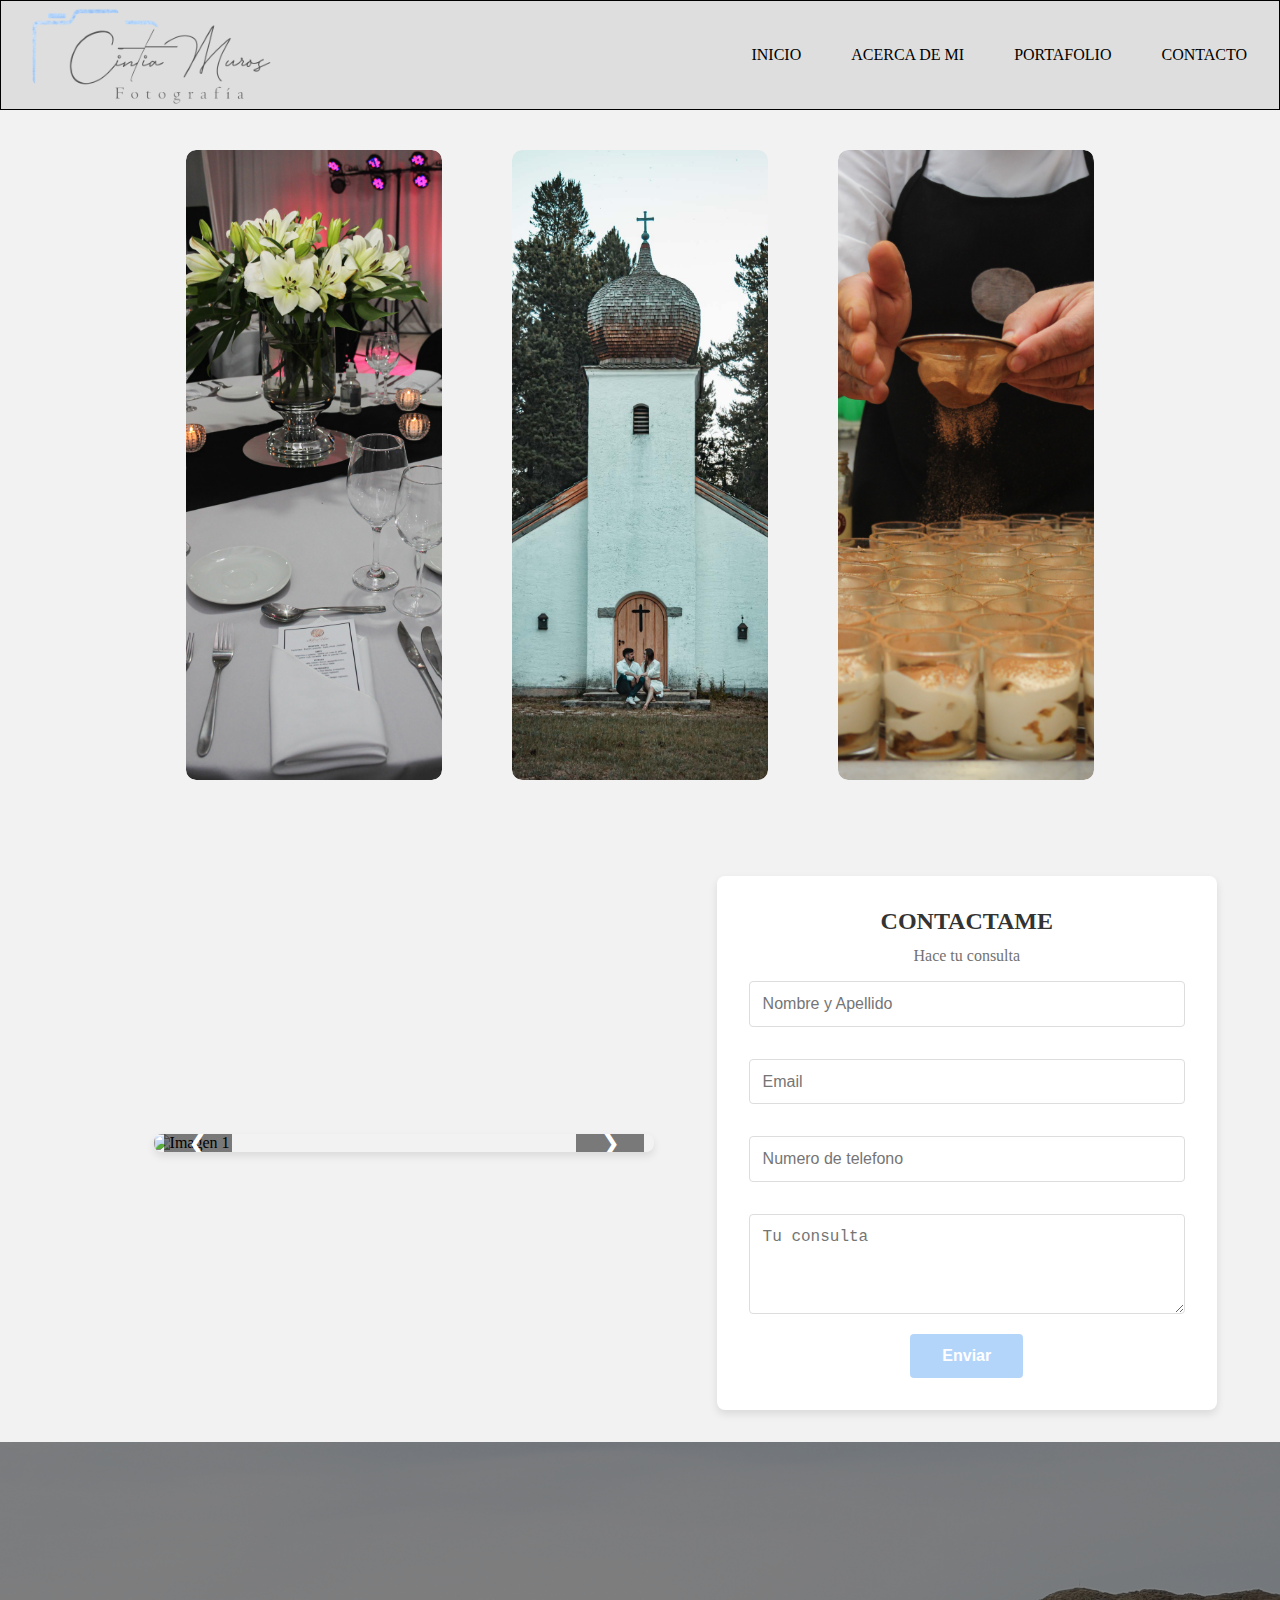
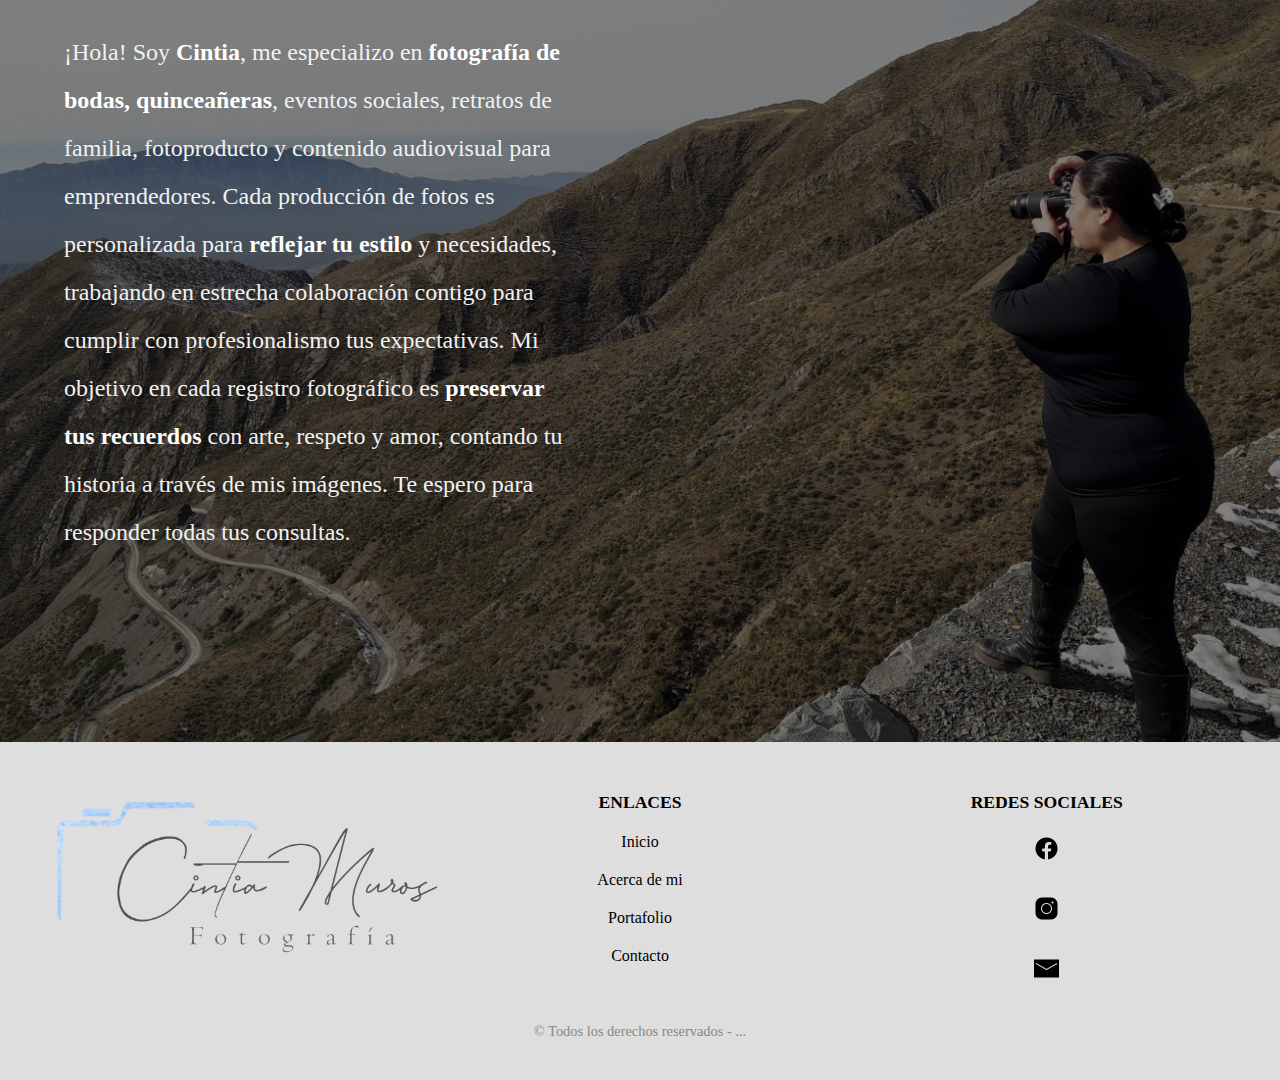
==== index.html @ c6e5ecb2 "first commit" ====
<!DOCTYPE html>
<html lang="en">

<head>
    <meta charset="UTF-8">
    <meta name="viewport" content="width=device-width, initial-scale=1.0">
    <title>Cintia Muros Fotografía</title>
    <link rel="stylesheet" href="./styles/style-principal.css">
    <link rel="icon" href="./media/logo/logo-transparente.png">
</head>

<body>
    <header>

        <img src="./media/logo/logo-transparente-nuevo.png" alt="logo-cintia-muros" width="10%" height="10%" id="logo">
        <nav class="nav-header" id="nav-header">
            <ul>
                <li><a href="#inicio">INICIO</a></li>
                <li><a href="#acerca-de-mi">ACERCA DE MI</a></li>
                <li><a href="#portafolio">PORTAFOLIO</a></li>
                <li><a href="#contacto">CONTACTO</a></li>
            </ul>
        </nav>

    </header>



    <main class="main">
        <a class="ir-arriba" href="media/logosredes/hacia-arriba.png"></a>

        <div class="portafolio" id="portafolio">
            <a href="./screens/eventos-sociales.html">
                <img src="./media/eventos-portafolio.jpg" alt="Eventos Sociales" width="250px" height="250px">
                <span class="categoria">Eventos Sociales</span>
            </a>
            <a href="./screens/sesiones.html">
                <img src="./media/sesiones-portafolio.jpg" alt="Sesiones" width="250px" height="250px">
                <span class="categoria">Sesiones</span>
            </a>
            <a href="./screens/emprendedores.html">
                <img src="./media/emprendedores-portafolio.jpg" alt="Emprendedores" width="250px" height="250px">
                <span class="categoria">Emprendedores</span>
            </a>
        </div>

        </section>


        <section class="contacto" id="contacto">

            <div class="carousel">
                <div class="carousel-images">
                    <img src="/media/galeriaeventos5.jpg" alt="Imagen 1">
                    <img src="/media/galeriaeventos6.jpg" alt="Imagen 2">
                    <img src="/media/galeriaeventos9.jpg" alt="Imagen 3">
                </div>
                <button class="carousel-button prev">❮</button>
                <button class="carousel-button next">❯</button>
            </div>

            <div class="contact-form">
                <h2>CONTACTAME</h2>
                <p>Hace tu consulta</p>
                <form action="https://formsubmit.co/franciscofernandez@epet12smandes.edu.ar" method="POST">
                    <div class="form-group">
                        <input type="text" placeholder="Nombre y Apellido" name="name" required>
                    </div>
                    <div class="form-group">
                        <input type="email" placeholder="Email" name="email" required>
                    </div>
                    <div class="form-group">
                        <input type="number" placeholder="Numero de telefono" name="phone" required>
                    </div>


                    <textarea placeholder="Tu consulta" name="message" required></textarea>
                    <button type="submit">Enviar</button>
                </form>
            </div>

        </section>
        <section class="acerca-de-mi" id="acerca-de-mi">
            <div class="text-container">
                <p>¡Hola! Soy <span>Cintia</span>, me especializo en <span>fotografía de bodas, quinceañeras</span>,
                    eventos sociales, retratos de familia, fotoproducto y contenido audiovisual para emprendedores. Cada
                    producción de fotos es personalizada para <span>reflejar tu estilo</span> y necesidades, trabajando
                    en estrecha colaboración contigo para cumplir con profesionalismo tus expectativas. Mi objetivo en
                    cada registro fotográfico es <span>preservar tus recuerdos</span> con arte, respeto y amor, contando
                    tu historia a través de mis imágenes. Te espero para responder todas tus consultas.</p>
            </div>
            <img class="background-image" src="./media/acerca-de-mi.jpg" alt="cintia-muros-fotografia">
        </section>




    </main>


    <footer class="footer">
        <div class="footer-content">
            <div class="footer-section contacto-info">
                <img src="/media/logo/logo-transparente-nuevo.png" alt="Logo" class="footer-logo">

            </div>

            <div class="footer-section enlaces">
                <h4>ENLACES</h4>
                <ul>
                    <li id="enlaces"><a href="#inicio">Inicio</a></li>
                    <li id="enlaces"><a href="#acerca-de-mi">Acerca de mi</a></li>
                    <li id="enlaces"><a href="#portafolio">Portafolio</a></li>
                    <li id="enlaces"><a href="#contacto">Contacto</a></li>
                </ul>
            </div>

            <div class="footer-section redes-sociales">
                <h4>REDES SOCIALES</h4>
                <ul>
                    <li><a href="https://www.facebook.com/profile.php?id=100082807054916&mibextid=ZbWKwL"><img src="/media/logosredes/icons8-facebook-50.png" alt="Facebook"></a></li>
                    <li><a href="https://www.instagram.com/cintiamurosfotografia?igsh=YzlhY2sxaHVxaGt4"><img src="/media/logosredes/icons8-instagram-50.png" alt="Email"></a></li>
                    <li><a href="mailto:cintiamuros@gmail.com"><img src="/media/logosredes/icons8-mail-50.png" alt="Instagram"></a></li>
                </ul>
            </div>

        </div>
        <p class="footer-copy">&copy; Todos los derechos reservados - ...</p>
    </footer>
</body>
<script type="module" src="./scripts/script.js"></script>

</html>
---- styles/style-principal.css ----
/* ---------- Generales  ---------- */

* {
  list-style: none;
  text-decoration: none;
  margin: 0;
  box-sizing: border-box;
}

main {
  background-color: #f2f2f2;
  overflow: hidden;
}
.ir-arriba {
  display: none;
  padding: 20px;
  background: #024959;
  font-size: 20px;
  color: #fff;
  cursor: pointer;
  position: fixed;
  bottom: 20px;
  right: 20px;
}


/* ---------- Header  ---------- */

.nav-header ul {
  display: flex;
  list-style: none;
  margin: 0;
  padding: 0;
}

.nav-header ul li {
  margin-left: 20px;
}

.nav-header ul li a {
  text-decoration: none;
  color: black;
  margin-right: 30px;
}

header {
  display: flex;
  justify-content: space-between;
  align-items: center;
  padding: 2px;
  background-color: #dedede;
  border: solid black 1px;
}

#logo {
  margin-left: 2%;
  width: 250px;
}


/* ---------- Footer ---------- */

.footer {
  background-color: #dedede;
  color: black;
  padding: 40px 0;
  text-align: center;
}

.footer-content {
  display: flex;
  justify-content: space-around;
  flex-wrap: wrap;
  gap: 20px;
  max-width: 1200px;
  margin: 0 auto;
}

.footer-section {
  flex: 1;
  min-width: 200px;
  margin: 10px;
}

.footer-logo {
  width: 400px;
  margin-bottom: 15px;
}

.footer-section h4 {
  font-size: 1.1em;
  margin-bottom: 15px;
  color: black;
}

.footer-section ul {
  list-style: none;
  padding: 0;
}

.footer-section ul li {
  margin: 8px 0;
}

.footer-section ul li a {
  color: black;
  text-decoration: none;
}

.footer-section ul li a:hover {
  color: rgb(137, 192, 210);
}

.redes-sociales ul {
  display: flex;
  flex-direction: column;
  justify-content: center;
  gap: 15px;
}

.redes-sociales ul li {
  display: inline;
}

.redes-sociales ul li a img {
  width: 25px;
  height: 25px;
}
.footer-section #enlaces {
  margin-top: 20px;
}

.footer-copy {
  font-size: 0.9em;
  color: #888;
  margin-top: 20px;
}


/* ----------- Carrusel ------------ */
.contacto {
  display: flex;
  justify-content: center;
  align-items: center;
  gap: 2em;
  padding: 2em;
}

.carousel {
  margin-left: 10%;
  position: relative;
  width: 100%;
  height: 100%;
  max-width: 500px;
  overflow: hidden;
  border-radius: 8px;
  box-shadow: 0 4px 8px rgba(0, 0, 0, 0.1);
  transition: transform 0.5s ease-in-out;
}

.carousel-images {
  display: flex;
  transition: transform 0.5s ease;
}

.carousel img {
  width: 100%;
  height: auto;
  display: block;
  transition: 300ms ease all;
}

.carousel-button {
  position: absolute;
  top: 50%;
  transform: translateY(-50%);
  background-color: rgba(0, 0, 0, 0.5);
  color: white;
  border: none;
  padding: 0.5em 1em;
  cursor: pointer;
  font-size: 24px;
}

.prev {
  left: 10px;
}

.next {
  right: 10px;
}

.carousel-images img {
  display: none;
}

.carousel-images img.active {
  display: block;
  width: 100%;
  height: auto;
}

.contacto {
  margin-top: 5%;
}
.contact-form {
  text-align: center;
  max-width: 500px;
  width: 100%;
  padding: 2em;
  background: #fff;
  border-radius: 8px;
  box-shadow: 0 4px 8px rgba(0, 0, 0, 0.1);
  margin: auto;
}

.contact-form h2 {
  margin-bottom: 0.5em;
  font-size: 24px;
  color: #333;
}

.contact-form p {
  margin-bottom: 1em;
  color: #727272;
}

.contact-form .form-group {
  display: flex;
  gap: 1em;
  margin-bottom: 2em;
}

.contact-form .form-group input {
  flex: 1;
  padding: 0.8em;
  border: 1px solid #ddd;
  border-radius: 4px;
  font-size: 16px;
  color: #333;
}

.contact-form textarea {
  width: 100%;
  padding: 0.8em;
  border: 1px solid #ddd;
  border-radius: 4px;
  font-size: 16px;
  color: #333;
  resize: vertical;
  min-height: 100px;
  margin-bottom: 1em;
}

.contact-form button {
  padding: 0.8em 2em;
  background-color: #b4d5fa;
  color: #fff;
  font-size: 16px;
  font-weight: bold;
  border: none;
  border-radius: 4px;
  cursor: pointer;
  transition: background 0.3s ease;
}

.contact-form button:hover {
  background-color: #9dc6f6;
}


/* ---------- Portafolio  ---------- */

.portafolio {
  margin-top: 40px;
  display: flex;
  justify-content: center;
  gap: 70px;
  flex-wrap: wrap;
}

.portafolio a {
  display: block;
  width: 20%;
  height: 70vh;
  position: relative;
  overflow: hidden;
  border-radius: 10px;
  transition: transform 0.3s ease, box-shadow 0.3s ease;
}

.portafolio a:hover {
  transform: translateY(-10px);
  box-shadow: 0 10px 20px rgba(0, 0, 0, 0.5);
}

.portafolio img {
  width: 100%;
  height: 100%;
  object-fit: cover;
  border-radius: 10px;
  transition: transform 0.3s ease, filter 0.3s ease;
}

.portafolio a:hover img {
  transform: scale(1.05);
  filter: brightness(0.6);
}

.categoria {
  position: absolute;
  bottom: 0;
  left: 0;
  right: 0;
  padding: 10px;
  background: rgba(0, 0, 0, 0.7);
  color: white;
  text-align: center;
  font-size: 20px;
  font-weight: bold;
  opacity: 0;
  transition: opacity 0.3s ease;
}

.portafolio a:hover .categoria {
  opacity: 1;
}


/* ---------- Acerca de mi  ---------- */

.acerca-de-mi {
  position: relative;
  width: 100vw;
  height: 100vh;
  overflow: hidden;
  display: flex;
  align-items: center;
  justify-content: flex-start;
  color: white;
}

.background-image {
  position: absolute;
  top: 0;
  left: 0;
  width: 100%;
  height: 100%;
  object-fit: cover;
  z-index: 0;
  filter: brightness(50%);
  box-shadow: 0 4px 8px rgba(0, 0, 0, 0.1);
}

.text-container {
  max-width: 50%;
  padding: 4rem;
  z-index: 1;
}

.text-container p {
  font-size: 1.5rem;
  line-height: 2;
  font-weight: 400;
  color: #f1f1f1;
}

.text-container span {
  font-weight: 700;
  color: #fff;
}
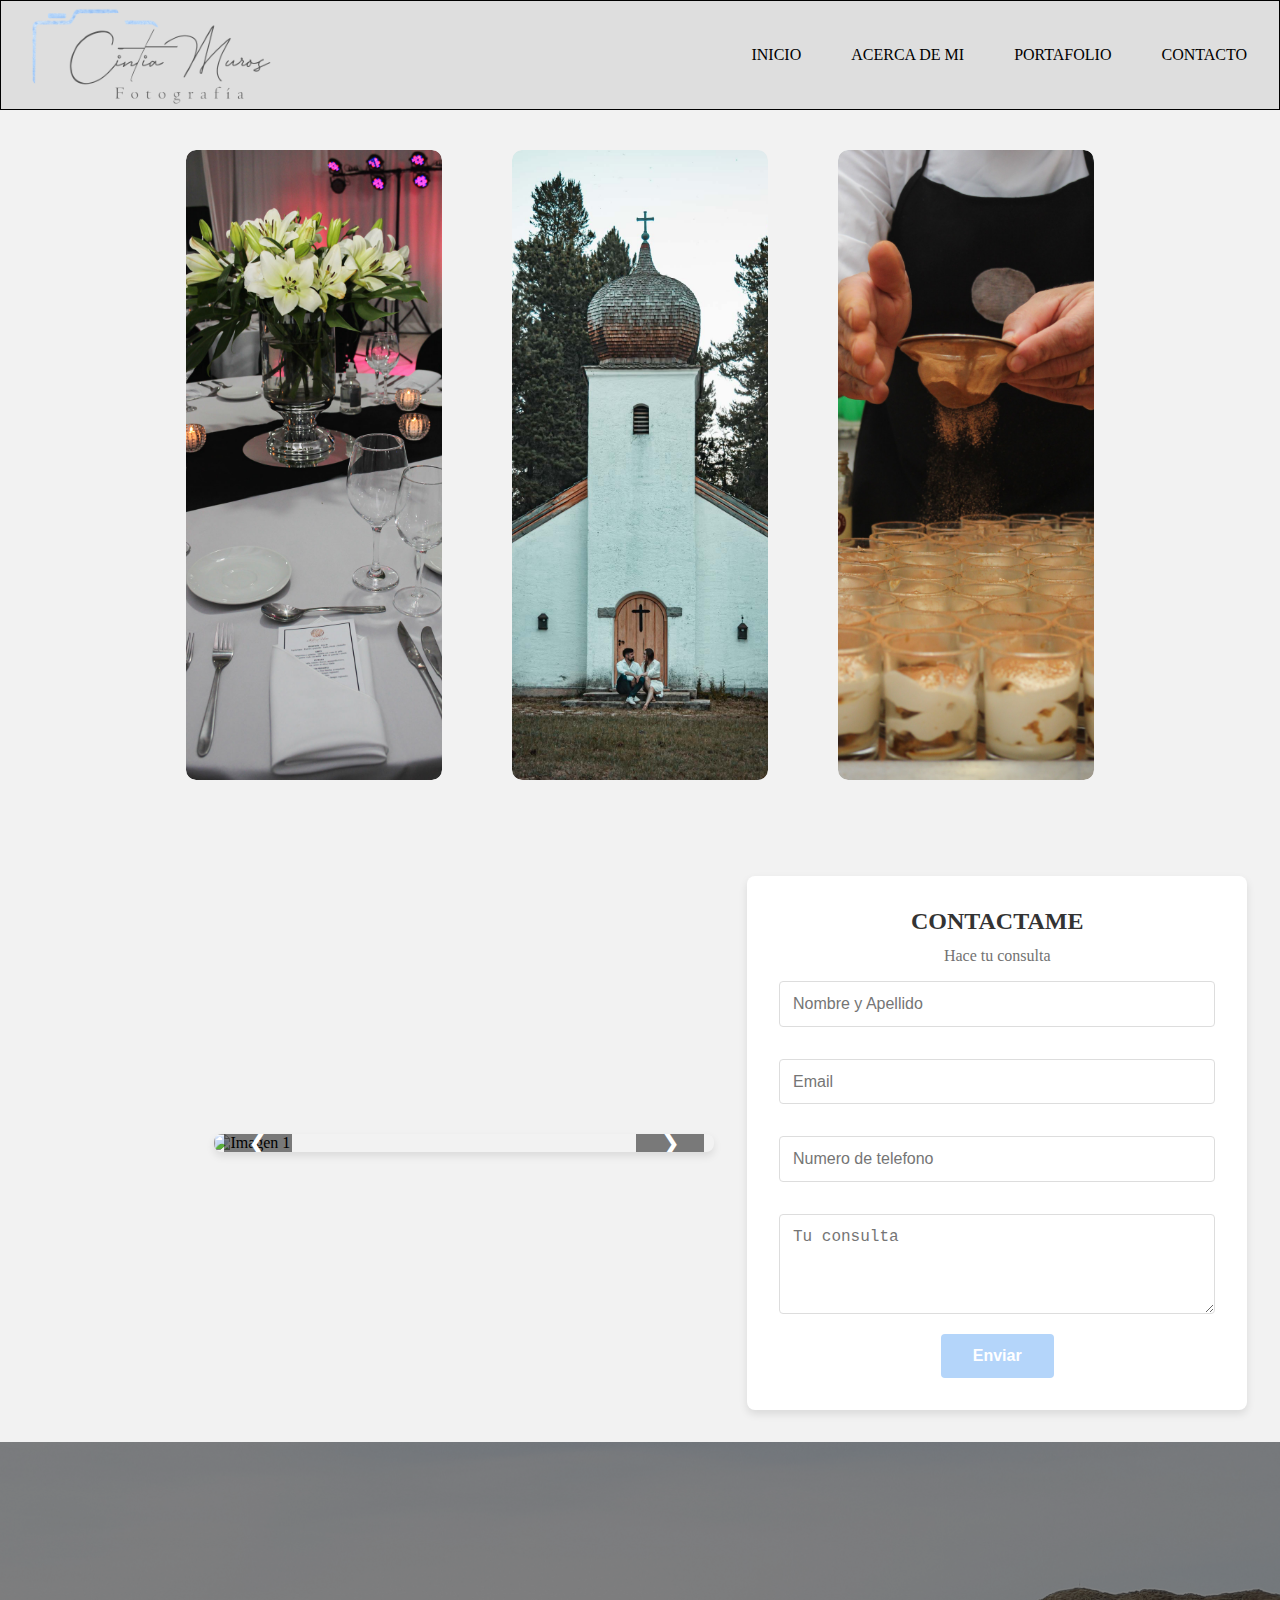
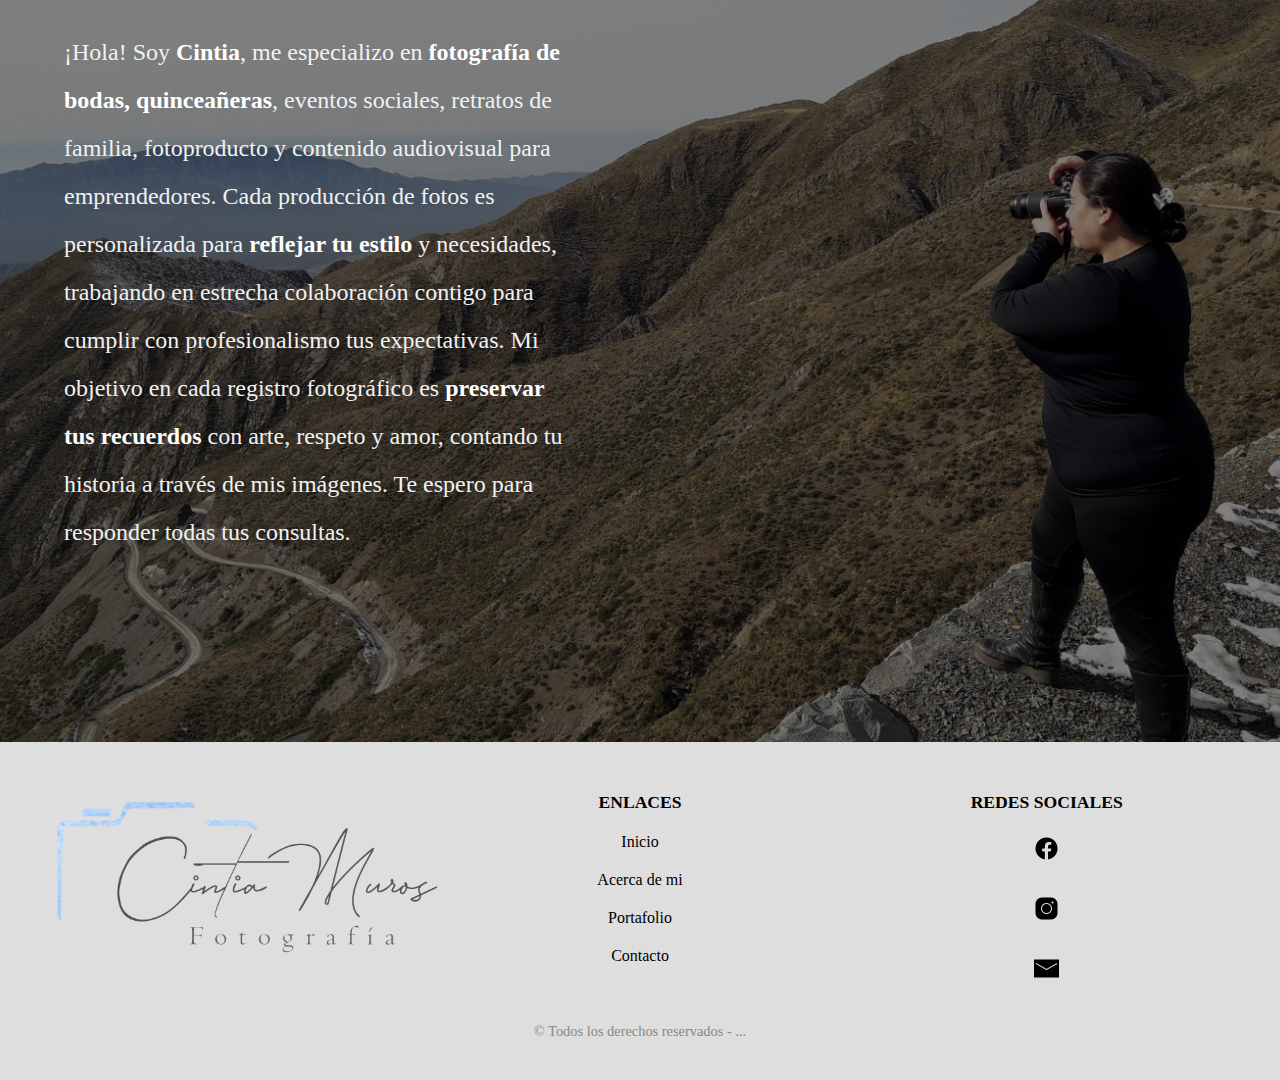
==== commit 50db8ef9: "cambios en redes y algo de responsive" ====
--- a/index.html
+++ b/index.html
@@ -5,6 +5,7 @@
     <meta charset="UTF-8">
     <meta name="viewport" content="width=device-width, initial-scale=1.0">
     <title>Cintia Muros Fotografía</title>
+    <link rel="stylesheet" href="https://cdn.jsdelivr.net/npm/bootstrap-icons@1.11.3/font/bootstrap-icons.min.css">
     <link rel="stylesheet" href="./styles/style-principal.css">
     <link rel="icon" href="./media/logo/logo-transparente.png">
 </head>
@@ -13,7 +14,9 @@
     <header>
 
         <img src="./media/logo/logo-transparente-nuevo.png" alt="logo-cintia-muros" width="10%" height="10%" id="logo">
-        <nav class="nav-header" id="nav-header">
+        <button id="abrir" class="abrir-menu"><i class="bi bi-list"></i></button>
+        <nav class="nav-header visible" id="nav">
+            <button class="cerrar-menu" id="cerrar"><i class="bi bi-x"></i></button>
             <ul>
                 <li><a href="#inicio">INICIO</a></li>
                 <li><a href="#acerca-de-mi">ACERCA DE MI</a></li>
@@ -62,7 +65,7 @@
             <div class="contact-form">
                 <h2>CONTACTAME</h2>
                 <p>Hace tu consulta</p>
-                <form action="https://formsubmit.co/franciscofernandez@epet12smandes.edu.ar" method="POST">
+                <form action="https://formsubmit.co/cintiamuros.com" method="POST">
                     <div class="form-group">
                         <input type="text" placeholder="Nombre y Apellido" name="name" required>
                     </div>
@@ -118,9 +121,9 @@
             <div class="footer-section redes-sociales">
                 <h4>REDES SOCIALES</h4>
                 <ul>
-                    <li><a href="https://www.facebook.com/profile.php?id=100082807054916&mibextid=ZbWKwL"><img src="/media/logosredes/icons8-facebook-50.png" alt="Facebook"></a></li>
-                    <li><a href="https://www.instagram.com/cintiamurosfotografia?igsh=YzlhY2sxaHVxaGt4"><img src="/media/logosredes/icons8-instagram-50.png" alt="Email"></a></li>
-                    <li><a href="mailto:cintiamuros@gmail.com"><img src="/media/logosredes/icons8-mail-50.png" alt="Instagram"></a></li>
+                    <li><a href="https://www.facebook.com/profile.php?id=100082807054916&mibextid=ZbWKwL" target="_blank"><img src="/media/logosredes/icons8-facebook-50.png" alt="Facebook"></a></li>
+                    <li><a href="https://www.instagram.com/cintiamurosfotografia?igsh=YzlhY2sxaHVxaGt4" target="_blank"><img src="/media/logosredes/icons8-instagram-50.png" alt="Email"></a></li>
+                    <li><a href="mailto:cintiamuros@gmail.com" target="_blank"><img src="/media/logosredes/icons8-mail-50.png" alt="Instagram"></a></li>
                 </ul>
             </div>
 
--- a/styles/style-principal.css
+++ b/styles/style-principal.css
@@ -25,7 +25,14 @@
 
 
 /* ---------- Header  ---------- */
-
+header button{
+  display: none;
+}
+
+.abrir-menu,
+.cerrar-menu{
+  display: none;
+}
 .nav-header ul {
   display: flex;
   list-style: none;
@@ -147,7 +154,7 @@
 }
 
 .carousel {
-  margin-left: 10%;
+  margin-left: 15%;
   position: relative;
   width: 100%;
   height: 100%;
@@ -369,3 +376,297 @@
   font-weight: 700;
   color: #fff;
 }
+
+
+@media (max-width:820px) {
+    /* ---------- Portafolio  ---------- */
+
+  .portafolio {
+    margin-top: 40px;
+    display: flex;
+    justify-content: center;
+    gap: 70px;
+    flex-wrap: wrap;
+    flex: 1;
+  }
+
+  .portafolio a {
+    margin-right: 10px;
+    display: block;
+    width: 40%;
+    height: 40vh;
+    position: relative;
+    overflow: hidden;
+    border-radius: 10px;
+    transition: transform 0.3s ease, box-shadow 0.3s ease;
+  }
+
+  .portafolio a:hover {
+    transform: translateY(-10px);
+    box-shadow: 0 10px 20px rgba(0, 0, 0, 0.5);
+  }
+
+  .portafolio img {
+    width: 100%;
+    height: 100%;
+    object-fit: cover;
+    border-radius: 10px;
+    transition: transform 0.3s ease, filter 0.3s ease;
+  }
+
+  .portafolio a:hover img {
+    transform: scale(1.05);
+    filter: brightness(0.6);
+  }
+
+  .categoria {
+    position: absolute;
+    bottom: 0;
+    left: 0;
+    right: 0;
+    padding: 10px;
+    background: rgba(0, 0, 0, 0.7);
+    color: white;
+    text-align: center;
+    font-size: 20px;
+    font-weight: bold;
+    opacity: 0;
+    transition: opacity 0.3s ease;
+  }
+
+  .portafolio a:hover .categoria {
+    opacity: 1;
+  }
+
+  .contacto {
+    align-items: center;
+  }
+
+  .carousel{
+    display: none;
+  }
+
+
+
+  /* ------- HEADER ------- */
+  .nav-header{
+    opacity: 0;
+    visibility: hidden;
+
+    display: flex;
+    flex-direction: column;
+    align-items: end;
+    position: absolute;
+    top: 0;
+    right: 0;
+    bottom: 0;
+    background-color: #1c1c1c;
+    padding: 2rem;
+    z-index: 100;
+    box-shadow: 0 0 0 10000px rgba(0, 0, 0, 0.5)
+  }
+  .abrir-menu,
+  .cerrar-menu{
+    display: block;
+    border: 0;
+    font-size: 2rem;
+    background-color: transparent;
+    cursor: pointer;
+  }
+
+  .abrir-menu{
+    color: black;
+  }
+  .cerrar-menu{
+    color: #ecececec;
+  }
+
+  .nav-header.visible{
+    opacity: 1;
+    visibility: visible;
+  }
+  .nav-header ul{
+    flex-direction: column;
+    align-items: end;
+  }
+  .nav-header ul li {
+    margin-top: 40px;
+  }
+  .nav-header ul li a{
+    color: #ecececec;
+  }
+
+
+
+
+
+
+
+
+
+
+
+
+
+/*   .nav-header ul {
+    display: none;
+    list-style: none;
+    margin: 0;
+    padding: 0;
+  }
+  
+  .nav-header ul li {
+    margin-left: 20px;
+  }
+  
+  .nav-header ul li a {
+    text-decoration: none;
+    color: black;
+    margin-right: 30px;
+  }
+  
+  header {
+    display: flex;
+    justify-content: space-between;
+    align-items: center;
+    padding: 2px;
+    background-color: #dedede;
+    border: solid black 1px;
+  }
+  
+  #logo {
+    margin-left: 2%;
+    width: 200px;
+  } */
+
+
+  /* --------------------- */
+
+  .acerca-de-mi {
+    position: relative;
+    width: 100vw;
+    height: 40vh;
+    overflow: hidden;
+    display: flex;
+    align-items: center;
+    justify-content: flex-start;
+    color: white;
+  }
+  
+  .background-image {
+    position: absolute;
+    top: 0;
+    left: 0;
+    width: 100vw;
+    height: 40vh;
+    object-fit: cover;
+    z-index: 0;
+    filter: brightness(50%);
+    box-shadow: 0 4px 8px rgba(0, 0, 0, 0.1);
+  }
+  
+  .text-container {
+    max-width: 100%;
+    padding: 2rem;
+    z-index: 1;
+  }
+  
+  .text-container p {
+    font-size: 0.8rem;
+    line-height: 2;
+    font-weight: 400;
+    color: #f1f1f1;
+  }
+  
+  .text-container span {
+    font-weight: 700;
+    color: #fff;
+  }
+
+
+
+
+
+
+
+
+
+
+
+  .footer {
+    align-items: center;
+    background-color: #dedede;
+    color: black;
+    padding: 40px 0;
+    text-align: center;
+  }
+  
+  .footer-content {
+    display: flex;
+    justify-content: space-around;
+    flex-wrap: wrap;
+    gap: 20px;
+    max-width: 1200px;
+    margin: 0 auto;
+  }
+  
+  .footer-section {
+    flex: 1;
+    min-width: 200px;
+    margin: 10px;
+  }
+  
+  .footer-logo {
+    width: 200px;
+    margin-bottom: 15px;
+  }
+  
+  .footer-section h4 {
+    font-size: 1.1em;
+    margin-bottom: 15px;
+    color: black;
+  }
+  
+  .footer-section ul {
+    list-style: none;
+    padding: 0;
+  }
+  
+  .footer-section ul li {
+    margin: 8px 0;
+  }
+  
+  .footer-section ul li a {
+    color: black;
+    text-decoration: none;
+  }
+  
+  .footer-section ul li a:hover {
+    color: rgb(137, 192, 210);
+  }
+  
+  .redes-sociales ul {
+    display: flex;
+    flex-direction: column;
+    justify-content: center;
+    gap: 15px;
+  }
+  
+  .redes-sociales ul li {
+    display: inline;
+  }
+  
+  .redes-sociales ul li a img {
+    width: 25px;
+    height: 25px;
+  }
+  .footer-section #enlaces {
+    margin-top: 20px;
+  }
+  
+  .footer-copy {
+    font-size: 0.9em;
+    color: #888;
+    margin-top: 20px;
+  }
+}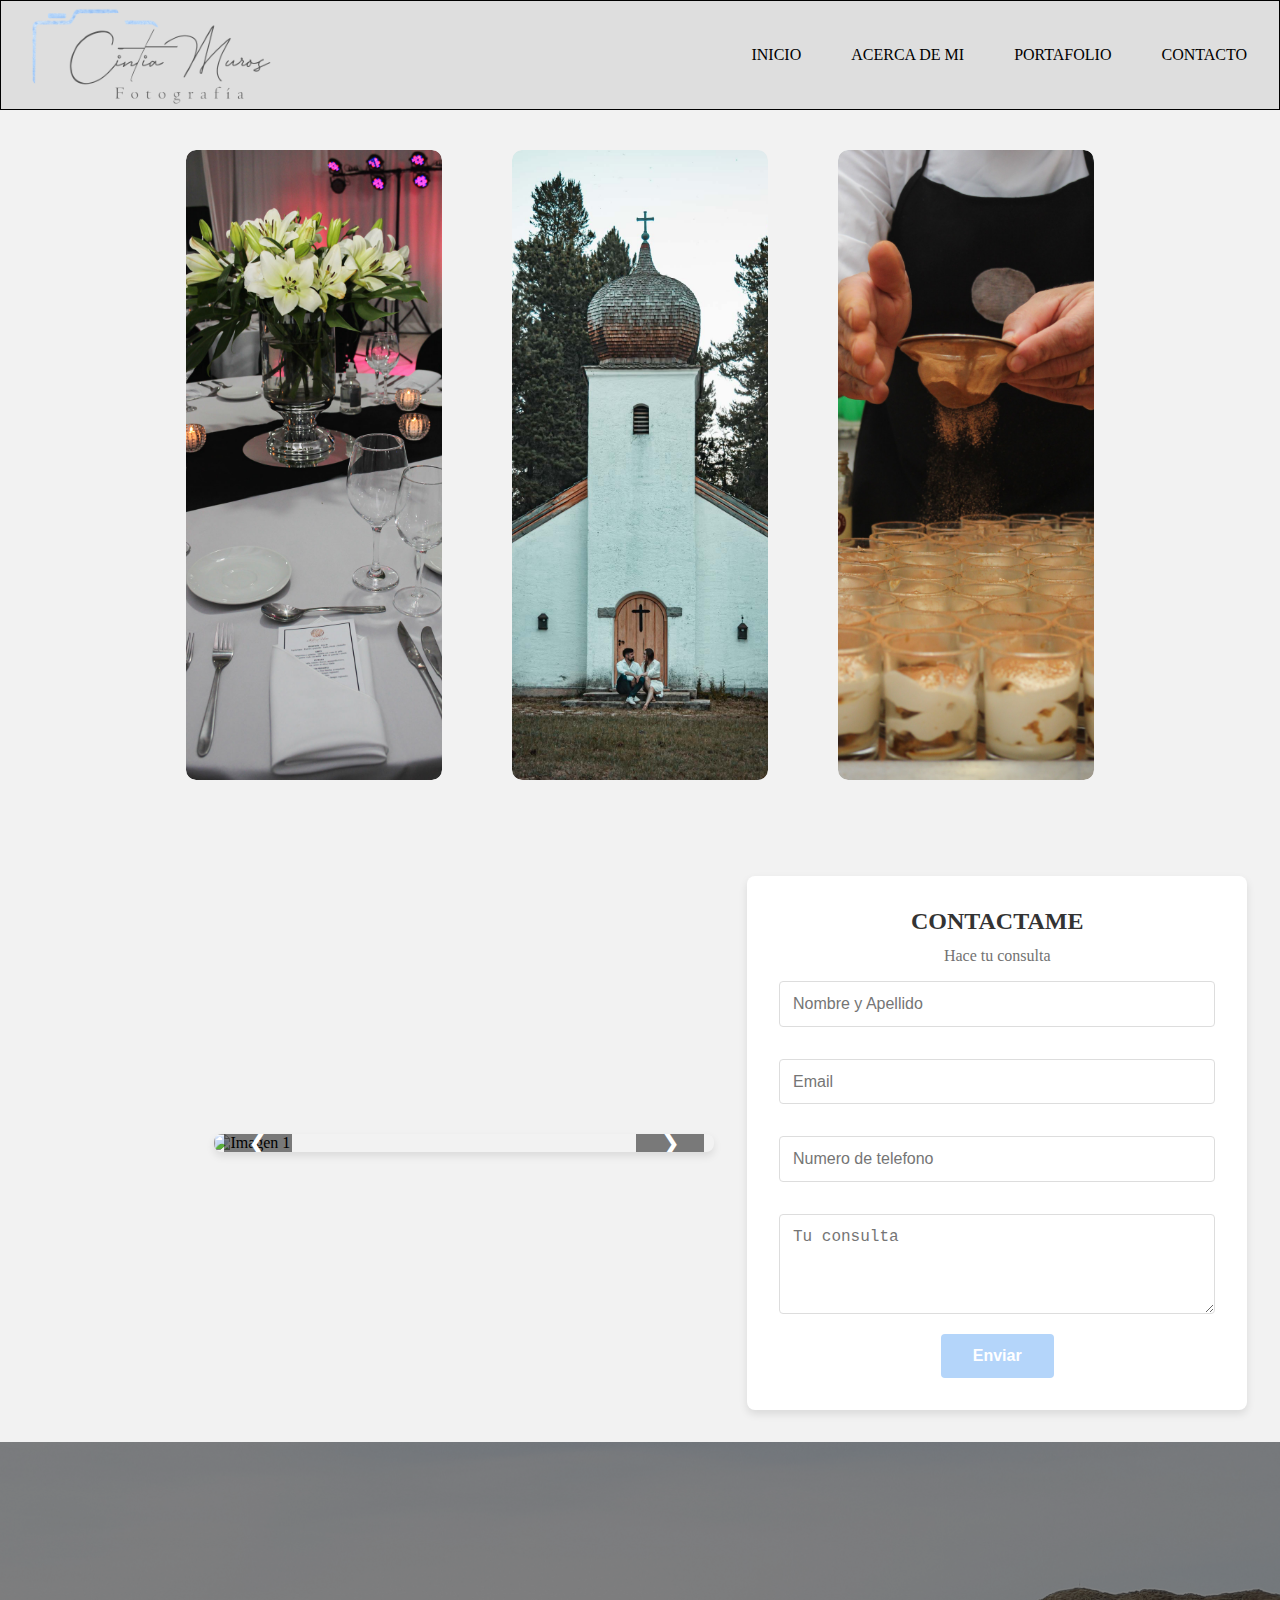
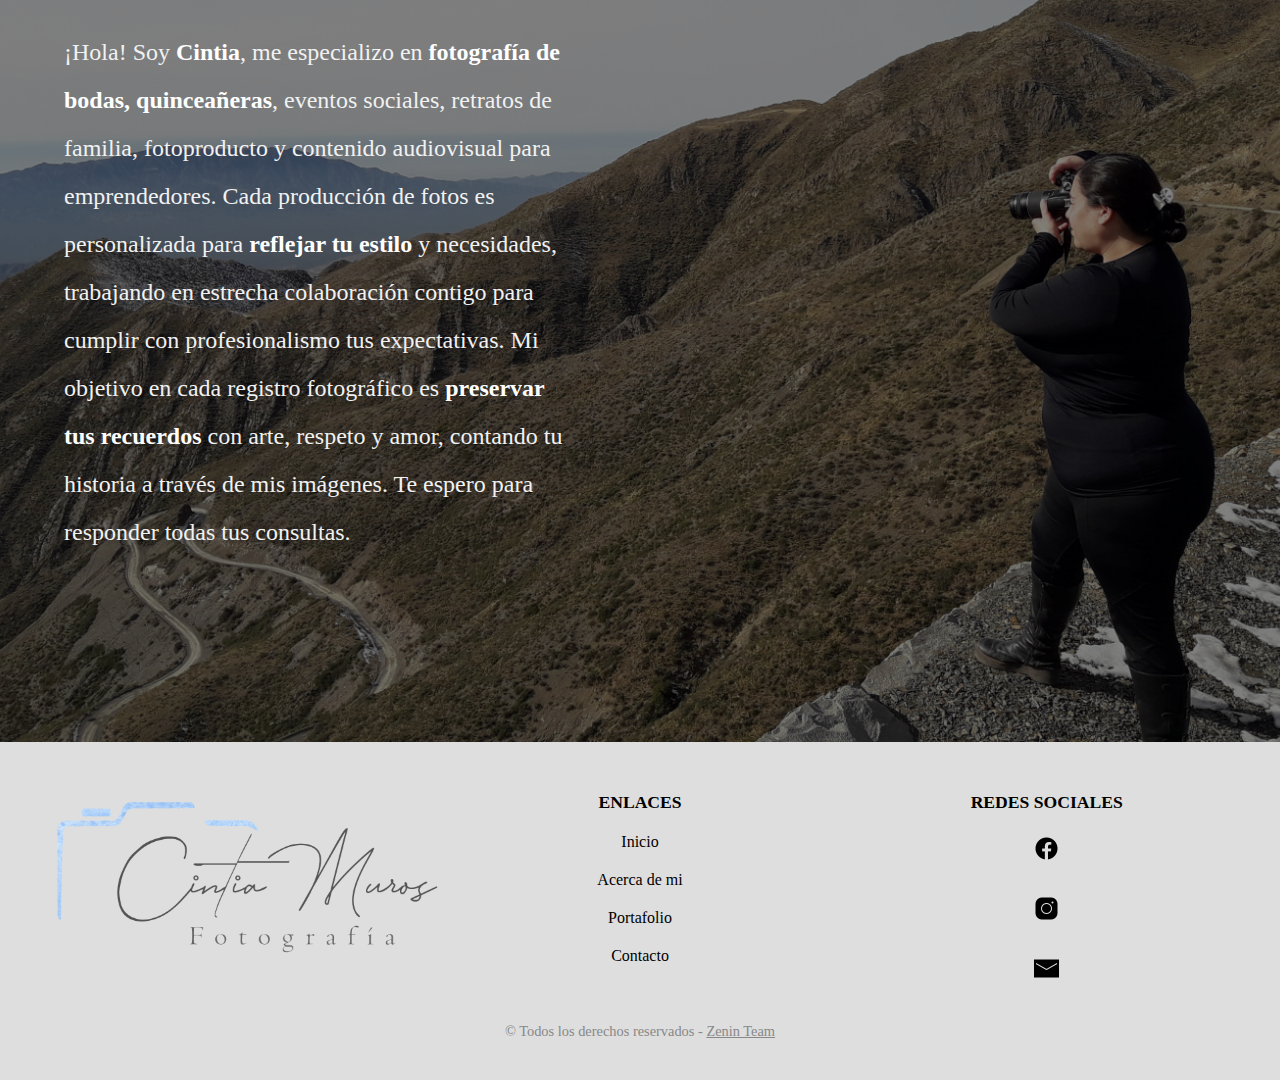
==== commit 3213453a: "cambios responsive y footer" ====
--- a/index.html
+++ b/index.html
@@ -128,7 +128,7 @@
             </div>
 
         </div>
-        <p class="footer-copy">&copy; Todos los derechos reservados - ...</p>
+        <p class="footer-copy">&copy; Todos los derechos reservados - <a href="https://franciscofernandezz.github.io/Zenin/">Zenin Team</a></p>
     </footer>
 </body>
 <script type="module" src="./scripts/script.js"></script>
--- a/styles/style-principal.css
+++ b/styles/style-principal.css
@@ -143,6 +143,10 @@
   margin-top: 20px;
 }
 
+.footer-copy a{
+  color: #888;
+  text-decoration: underline;
+}
 
 /* ----------- Carrusel ------------ */
 .contacto {
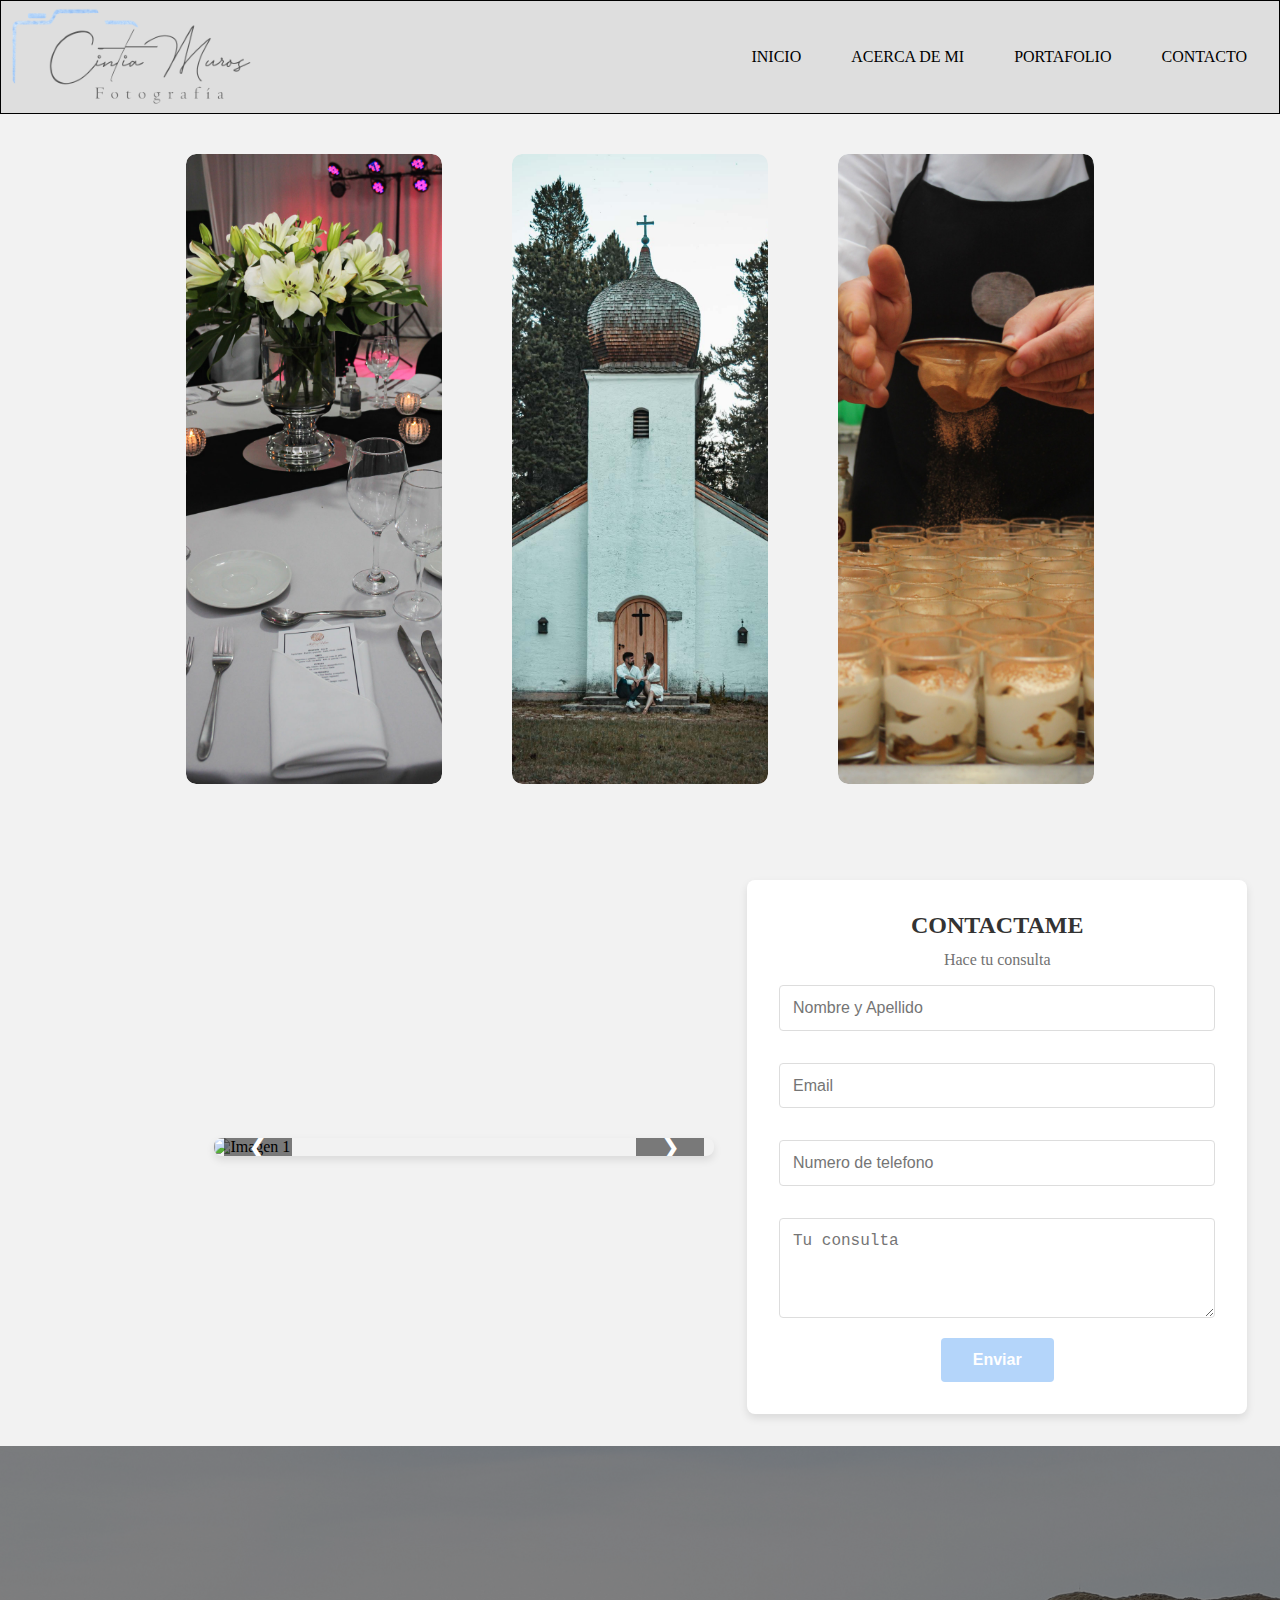
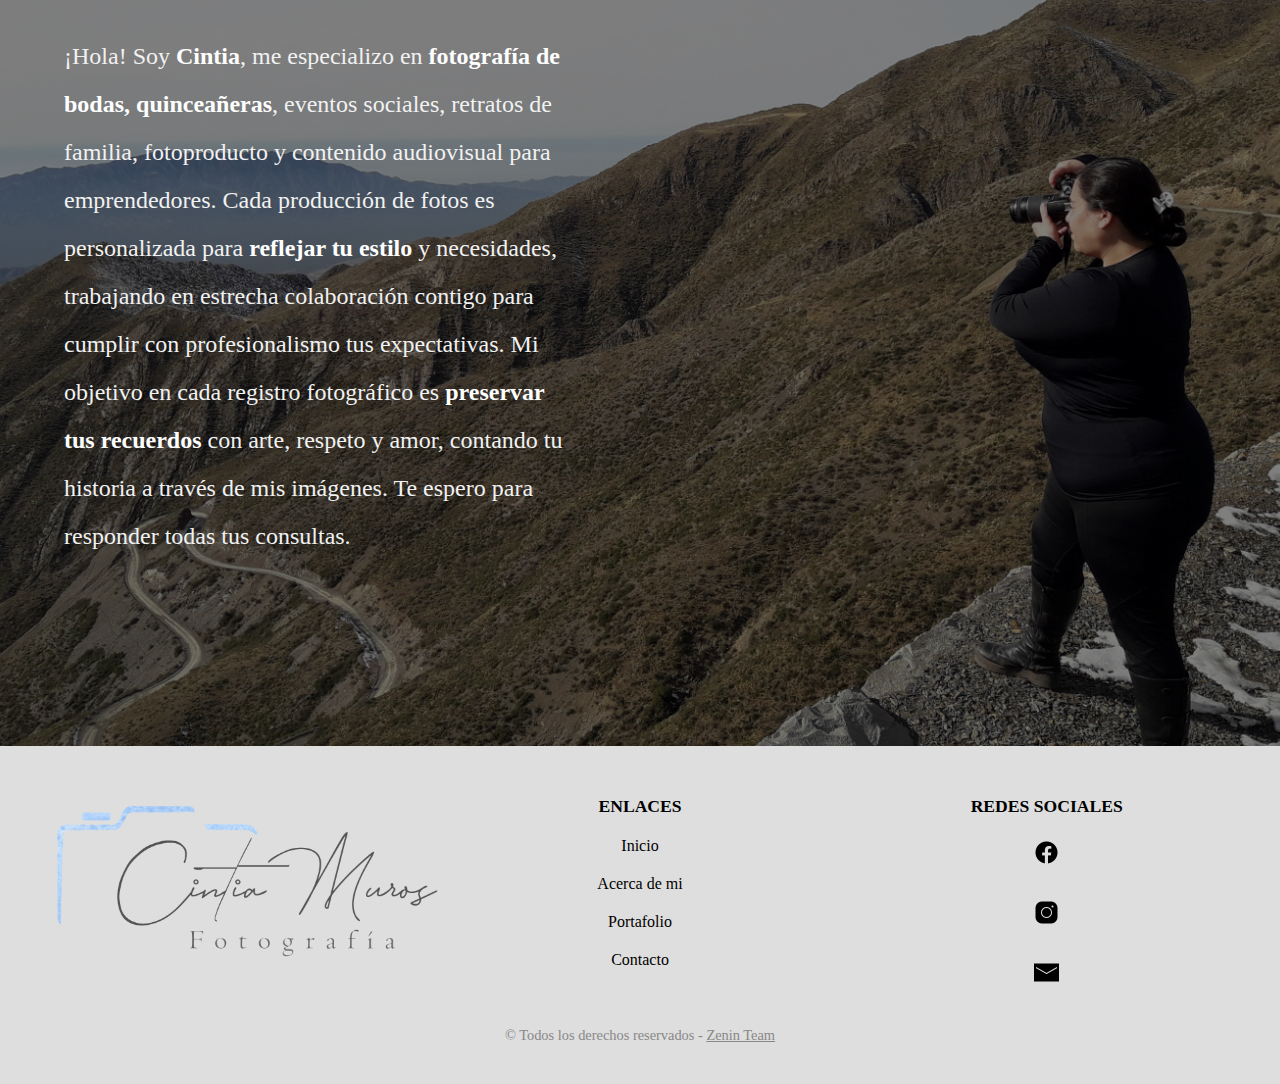
==== commit 5a567d80: "cambios responsive" ====
--- a/index.html
+++ b/index.html
@@ -13,7 +13,7 @@
 <body>
     <header>
 
-        <img src="./media/logo/logo-transparente-nuevo.png" alt="logo-cintia-muros" width="10%" height="10%" id="logo">
+        <a href="/index.html"><img src="/media/logo/logo-transparente-nuevo.png" alt="logo-cintia-muros" width="10%" height="10%" id="logo"/></a>
         <button id="abrir" class="abrir-menu"><i class="bi bi-list"></i></button>
         <nav class="nav-header visible" id="nav">
             <button class="cerrar-menu" id="cerrar"><i class="bi bi-x"></i></button>
@@ -30,7 +30,7 @@
 
 
     <main class="main">
-        <a class="ir-arriba" href="media/logosredes/hacia-arriba.png"></a>
+        <!-- <a class="ir-arriba" href="index.html"><img src="/media/logosredes/hacia-arriba.png" alt=""></a> -->
 
         <div class="portafolio" id="portafolio">
             <a href="./screens/eventos-sociales.html">
--- a/styles/style-principal.css
+++ b/styles/style-principal.css
@@ -5,6 +5,7 @@
   text-decoration: none;
   margin: 0;
   box-sizing: border-box;
+  scroll-behavior: smooth;
 }
 
 main {
@@ -12,7 +13,7 @@
   overflow: hidden;
 }
 .ir-arriba {
-  display: none;
+  display: block;
   padding: 20px;
   background: #024959;
   font-size: 20px;
@@ -21,6 +22,8 @@
   position: fixed;
   bottom: 20px;
   right: 20px;
+  width: 20px;
+  height: 20px;
 }
 
 
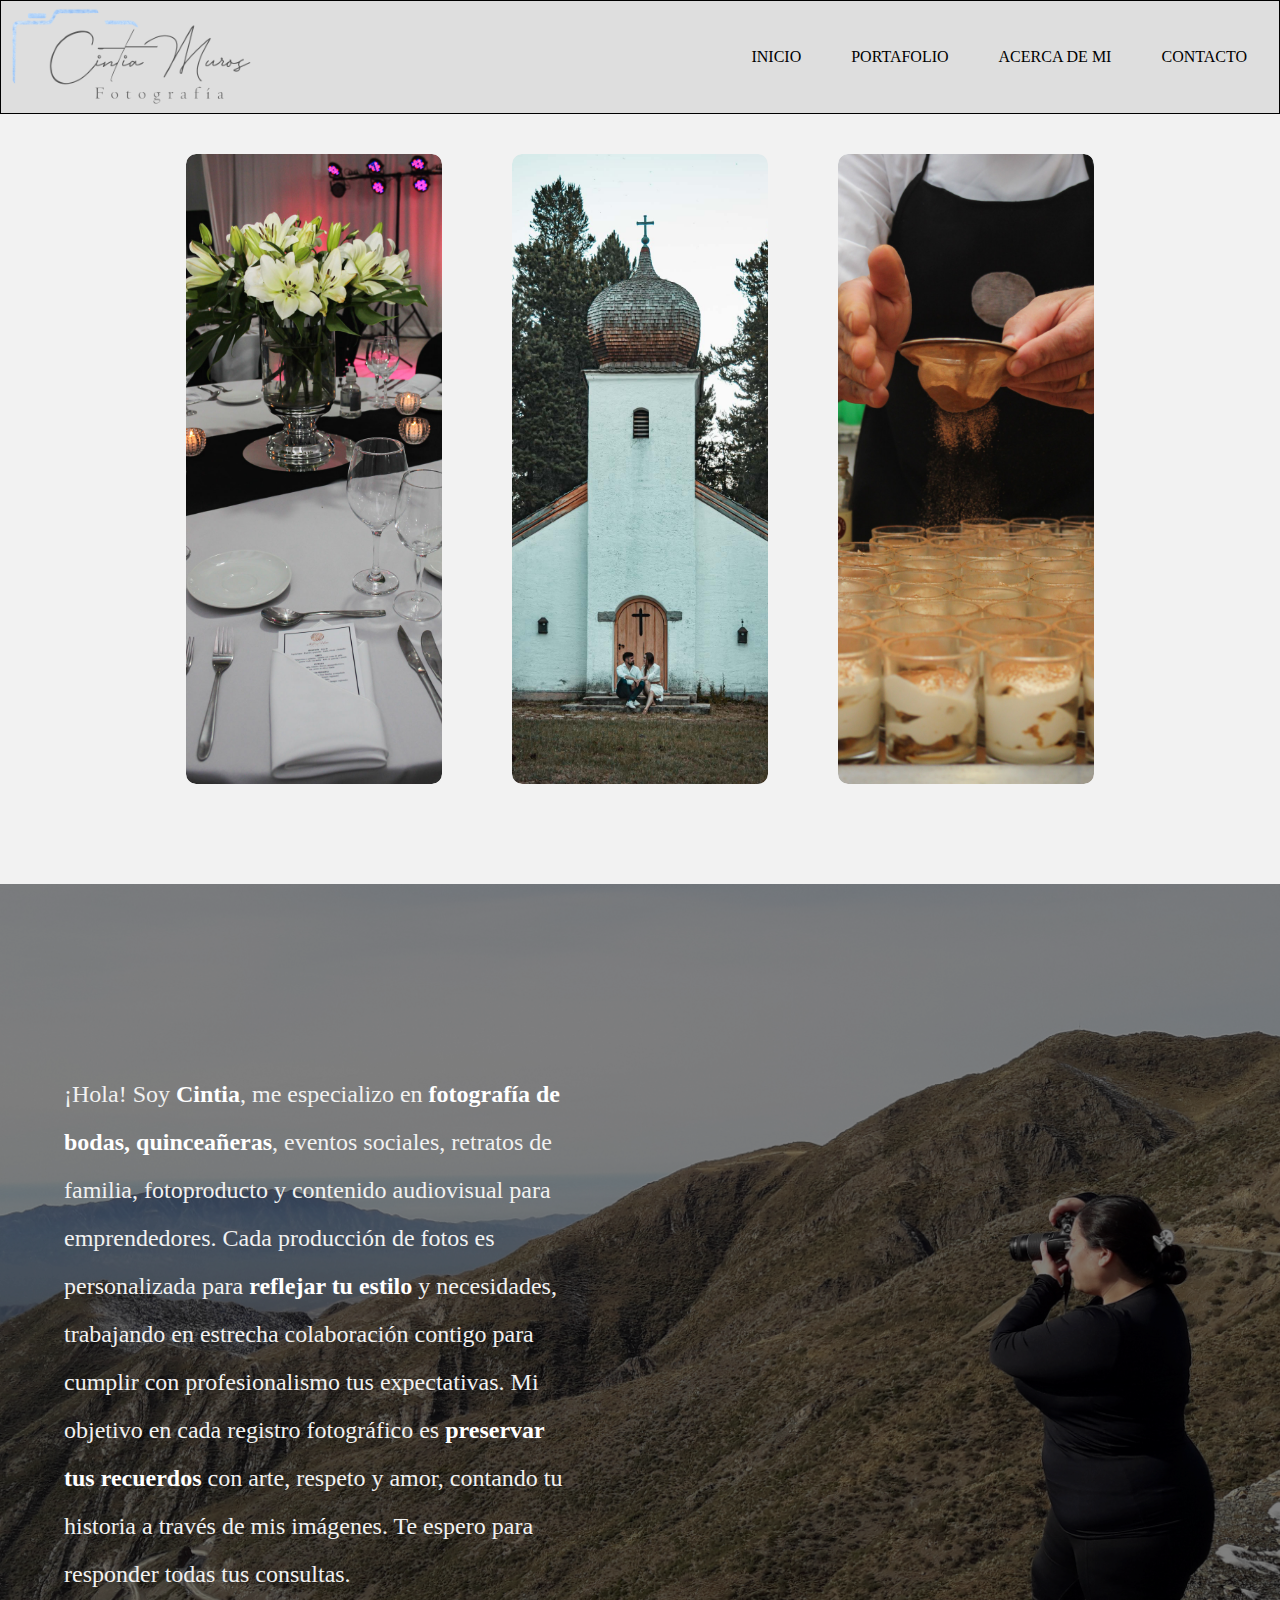
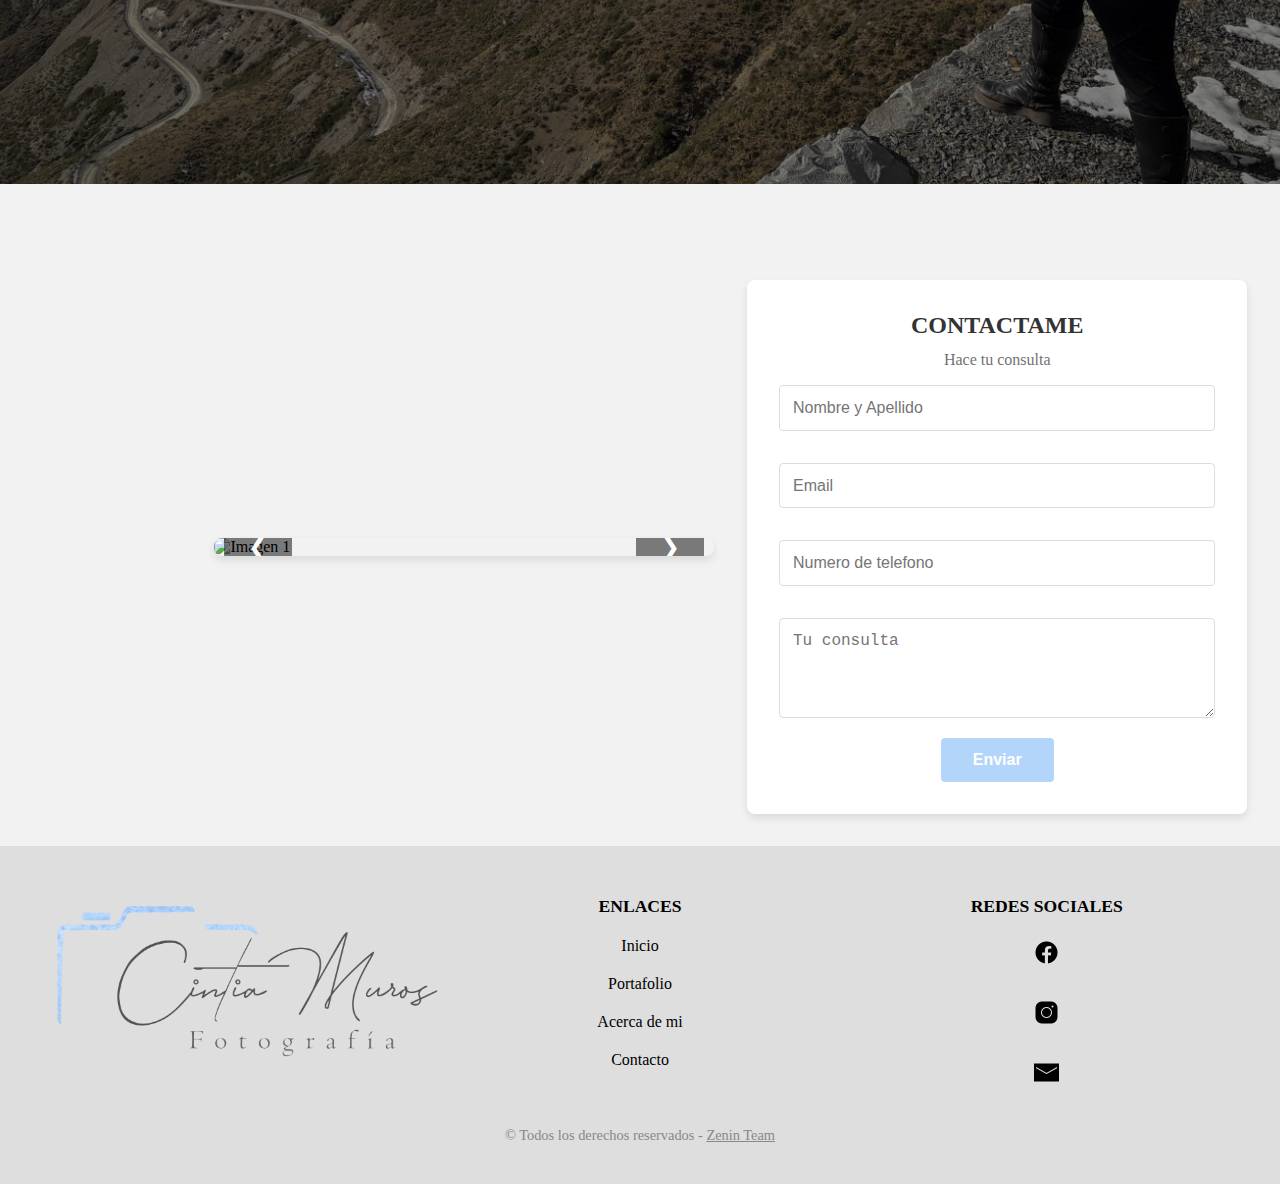
==== commit 3caa50d5: "css" ====
--- a/index.html
+++ b/index.html
@@ -19,8 +19,8 @@
             <button class="cerrar-menu" id="cerrar"><i class="bi bi-x"></i></button>
             <ul>
                 <li><a href="#inicio">INICIO</a></li>
-                <li><a href="#acerca-de-mi">ACERCA DE MI</a></li>
                 <li><a href="#portafolio">PORTAFOLIO</a></li>
+                <li><a href="#acerca-de-mi">ACERCA DE MI</a></li>                
                 <li><a href="#contacto">CONTACTO</a></li>
             </ul>
         </nav>
@@ -49,6 +49,19 @@
 
         </section>
 
+
+        
+        <section class="acerca-de-mi" id="acerca-de-mi">
+            <div class="text-container">
+                <p>¡Hola! Soy <span>Cintia</span>, me especializo en <span>fotografía de bodas, quinceañeras</span>,
+                    eventos sociales, retratos de familia, fotoproducto y contenido audiovisual para emprendedores. Cada
+                    producción de fotos es personalizada para <span>reflejar tu estilo</span> y necesidades, trabajando
+                    en estrecha colaboración contigo para cumplir con profesionalismo tus expectativas. Mi objetivo en
+                    cada registro fotográfico es <span>preservar tus recuerdos</span> con arte, respeto y amor, contando
+                    tu historia a través de mis imágenes. Te espero para responder todas tus consultas.</p>
+            </div>
+            <img class="background-image" src="./media/acerca-de-mi.jpg" alt="cintia-muros-fotografia">
+        </section>
 
         <section class="contacto" id="contacto">
 
@@ -83,19 +96,6 @@
             </div>
 
         </section>
-        <section class="acerca-de-mi" id="acerca-de-mi">
-            <div class="text-container">
-                <p>¡Hola! Soy <span>Cintia</span>, me especializo en <span>fotografía de bodas, quinceañeras</span>,
-                    eventos sociales, retratos de familia, fotoproducto y contenido audiovisual para emprendedores. Cada
-                    producción de fotos es personalizada para <span>reflejar tu estilo</span> y necesidades, trabajando
-                    en estrecha colaboración contigo para cumplir con profesionalismo tus expectativas. Mi objetivo en
-                    cada registro fotográfico es <span>preservar tus recuerdos</span> con arte, respeto y amor, contando
-                    tu historia a través de mis imágenes. Te espero para responder todas tus consultas.</p>
-            </div>
-            <img class="background-image" src="./media/acerca-de-mi.jpg" alt="cintia-muros-fotografia">
-        </section>
-
-
 
 
     </main>
@@ -112,8 +112,8 @@
                 <h4>ENLACES</h4>
                 <ul>
                     <li id="enlaces"><a href="#inicio">Inicio</a></li>
+                    <li id="enlaces"><a href="#portafolio">Portafolio</a></li>
                     <li id="enlaces"><a href="#acerca-de-mi">Acerca de mi</a></li>
-                    <li id="enlaces"><a href="#portafolio">Portafolio</a></li>
                     <li id="enlaces"><a href="#contacto">Contacto</a></li>
                 </ul>
             </div>
--- a/styles/style-principal.css
+++ b/styles/style-principal.css
@@ -12,7 +12,7 @@
   background-color: #f2f2f2;
   overflow: hidden;
 }
-.ir-arriba {
+/* .ir-arriba {
   display: block;
   padding: 20px;
   background: #024959;
@@ -24,7 +24,7 @@
   right: 20px;
   width: 20px;
   height: 20px;
-}
+} */
 
 
 /* ---------- Header  ---------- */
@@ -344,6 +344,7 @@
 /* ---------- Acerca de mi  ---------- */
 
 .acerca-de-mi {
+  margin-top: 100px;
   position: relative;
   width: 100vw;
   height: 100vh;
@@ -435,9 +436,9 @@
     background: rgba(0, 0, 0, 0.7);
     color: white;
     text-align: center;
-    font-size: 20px;
+    font-size: 19px;
     font-weight: bold;
-    opacity: 0;
+    opacity: 1;
     transition: opacity 0.3s ease;
   }
 
@@ -550,6 +551,7 @@
   /* --------------------- */
 
   .acerca-de-mi {
+    margin-top: 50px;
     position: relative;
     width: 100vw;
     height: 40vh;
